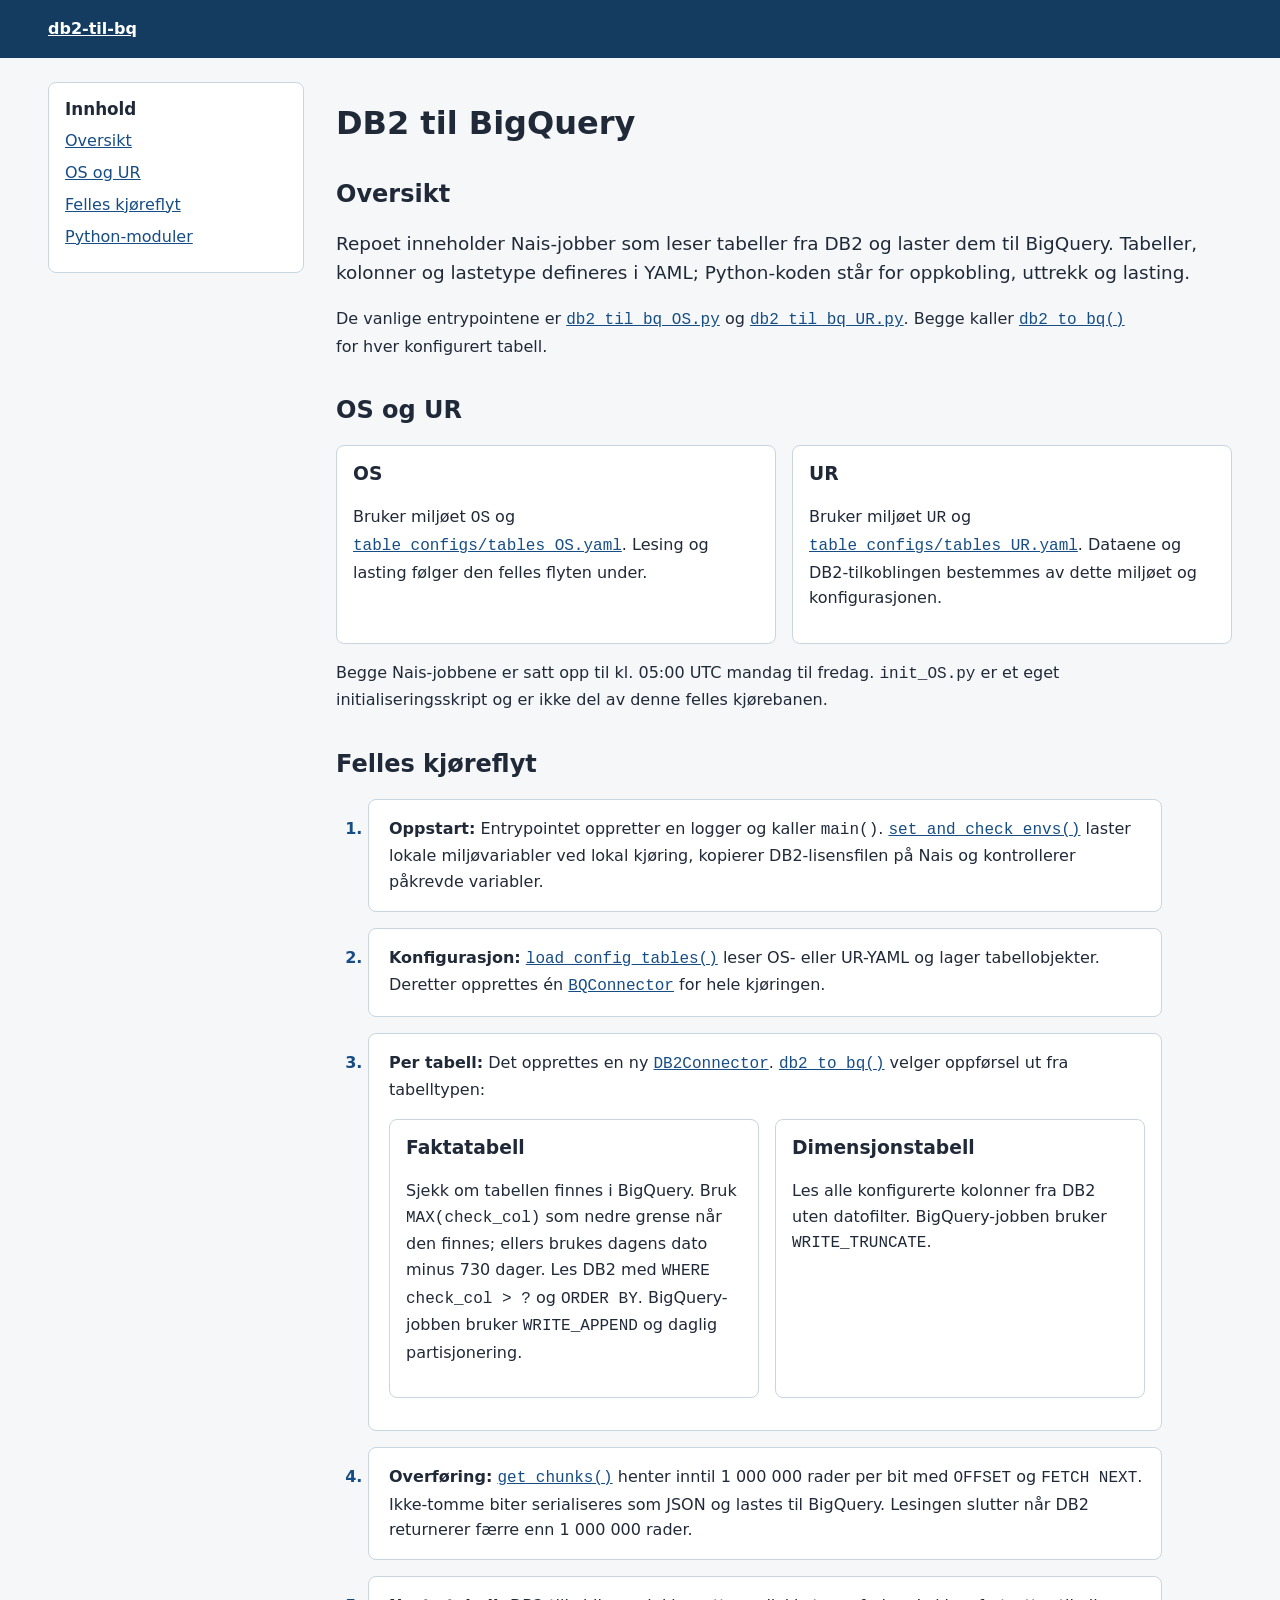
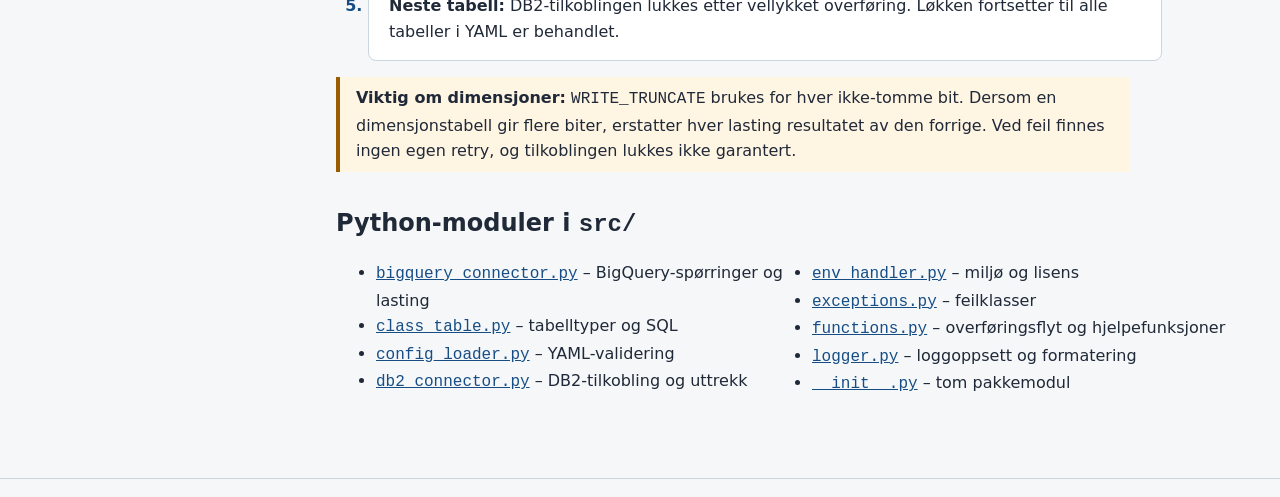
==== docs/index.html @ 491bacd1 "Lager førsteversjon av docs med nav-pilot" ====
<!doctype html>
<html lang="nb">
<head>
  <meta charset="utf-8">
  <meta name="viewport" content="width=device-width, initial-scale=1">
  <title>db2-til-bq | Dokumentasjon</title>
  <link rel="stylesheet" href="style.css">
</head>
<body>
<header class="site-header"><a href="index.html">db2-til-bq</a></header>
<div class="layout">
  <nav class="contents" aria-label="Innhold på siden">
    <h2>Innhold</h2>
    <ul>
      <li><a href="#oversikt">Oversikt</a></li>
      <li><a href="#kilder">OS og UR</a></li>
      <li><a href="#flyt">Felles kjøreflyt</a></li>
      <li><a href="#moduler">Python-moduler</a></li>
    </ul>
  </nav>
  <main>
    <h1>DB2 til BigQuery</h1>
    <section id="oversikt">
      <h2>Oversikt</h2>
      <p class="lead">Repoet inneholder Nais-jobber som leser tabeller fra DB2 og laster dem til BigQuery. Tabeller, kolonner og lastetype defineres i YAML; Python-koden står for oppkobling, uttrekk og lasting.</p>
      <p>De vanlige entrypointene er <a href="https://github.com/navikt/db2-til-bq/blob/main/db2_til_bq_OS.py"><code>db2_til_bq_OS.py</code></a> og <a href="https://github.com/navikt/db2-til-bq/blob/main/db2_til_bq_UR.py"><code>db2_til_bq_UR.py</code></a>. Begge kaller <a href="src/functions.html#db2_to_bq"><code>db2_to_bq()</code></a> for hver konfigurert tabell.</p>
    </section>
    <section id="kilder">
      <h2>OS og UR</h2>
      <div class="cards">
        <div class="card"><h3>OS</h3><p>Bruker miljøet <code>OS</code> og <a href="https://github.com/navikt/db2-til-bq/blob/main/table_configs/tables_OS.yaml"><code>table_configs/tables_OS.yaml</code></a>. Lesing og lasting følger den felles flyten under.</p></div>
        <div class="card"><h3>UR</h3><p>Bruker miljøet <code>UR</code> og <a href="https://github.com/navikt/db2-til-bq/blob/main/table_configs/tables_UR.yaml"><code>table_configs/tables_UR.yaml</code></a>. Dataene og DB2-tilkoblingen bestemmes av dette miljøet og konfigurasjonen.</p></div>
      </div>
      <p>Begge Nais-jobbene er satt opp til kl. 05:00 UTC mandag til fredag. <code>init_OS.py</code> er et eget initialiseringsskript og er ikke del av denne felles kjørebanen.</p>
    </section>
    <section id="flyt">
      <h2>Felles kjøreflyt</h2>
      <ol class="flow">
        <li><strong>Oppstart:</strong> Entrypointet oppretter en logger og kaller <code>main()</code>. <a href="src/functions.html#set_and_check_envs"><code>set_and_check_envs()</code></a> laster lokale miljøvariabler ved lokal kjøring, kopierer DB2-lisensfilen på Nais og kontrollerer påkrevde variabler.</li>
        <li><strong>Konfigurasjon:</strong> <a href="src/functions.html#load_config_tables"><code>load_config_tables()</code></a> leser OS- eller UR-YAML og lager tabellobjekter. Deretter opprettes én <a href="src/bigquery_connector.html#bqconnector"><code>BQConnector</code></a> for hele kjøringen.</li>
        <li><strong>Per tabell:</strong> Det opprettes en ny <a href="src/db2_connector.html#db2connector"><code>DB2Connector</code></a>. <a href="src/functions.html#db2_to_bq"><code>db2_to_bq()</code></a> velger oppførsel ut fra tabelltypen:
          <div class="branches">
            <div class="branch"><h3>Faktatabell</h3><p>Sjekk om tabellen finnes i BigQuery. Bruk <code>MAX(check_col)</code> som nedre grense når den finnes; ellers brukes dagens dato minus 730 dager. Les DB2 med <code>WHERE check_col &gt; ?</code> og <code>ORDER BY</code>. BigQuery-jobben bruker <code>WRITE_APPEND</code> og daglig partisjonering.</p></div>
            <div class="branch"><h3>Dimensjonstabell</h3><p>Les alle konfigurerte kolonner fra DB2 uten datofilter. BigQuery-jobben bruker <code>WRITE_TRUNCATE</code>.</p></div>
          </div>
        </li>
        <li><strong>Overføring:</strong> <a href="src/db2_connector.html#get_chunks"><code>get_chunks()</code></a> henter inntil 1 000 000 rader per bit med <code>OFFSET</code> og <code>FETCH NEXT</code>. Ikke-tomme biter serialiseres som JSON og lastes til BigQuery. Lesingen slutter når DB2 returnerer færre enn 1 000 000 rader.</li>
        <li><strong>Neste tabell:</strong> DB2-tilkoblingen lukkes etter vellykket overføring. Løkken fortsetter til alle tabeller i YAML er behandlet.</li>
      </ol>
      <p class="note"><strong>Viktig om dimensjoner:</strong> <code>WRITE_TRUNCATE</code> brukes for hver ikke-tomme bit. Dersom en dimensjonstabell gir flere biter, erstatter hver lasting resultatet av den forrige. Ved feil finnes ingen egen retry, og tilkoblingen lukkes ikke garantert.</p>
    </section>
    <section id="moduler">
      <h2>Python-moduler i <code>src/</code></h2>
      <ul class="jump-list">
        <li><a href="src/bigquery_connector.html"><code>bigquery_connector.py</code></a> – BigQuery-spørringer og lasting</li>
        <li><a href="src/class_table.html"><code>class_table.py</code></a> – tabelltyper og SQL</li>
        <li><a href="src/config_loader.html"><code>config_loader.py</code></a> – YAML-validering</li>
        <li><a href="src/db2_connector.html"><code>db2_connector.py</code></a> – DB2-tilkobling og uttrekk</li>
        <li><a href="src/env_handler.html"><code>env_handler.py</code></a> – miljø og lisens</li>
        <li><a href="src/exceptions.html"><code>exceptions.py</code></a> – feilklasser</li>
        <li><a href="src/functions.html"><code>functions.py</code></a> – overføringsflyt og hjelpefunksjoner</li>
        <li><a href="src/logger.html"><code>logger.py</code></a> – loggoppsett og formatering</li>
        <li><a href="src/__init__.html"><code>__init__.py</code></a> – tom pakkemodul</li>
      </ul>
    </section>
  </main>
</div>
<footer class="site-footer"><a href="#oversikt">Til toppen</a></footer>
</body>
</html>
---- docs/style.css ----
:root {
  color-scheme: light;
  font: 16px/1.6 system-ui, sans-serif;
  color: #202938;
  background: #f5f7f9;
}

* { box-sizing: border-box; }
body { margin: 0; }
a { color: #164d85; }
a:hover { text-decoration-thickness: 2px; }
a:focus-visible { outline: 3px solid #c34b00; outline-offset: 3px; }
code { overflow-wrap: anywhere; }
h1, h2, h3 { line-height: 1.25; }
h2 { margin-top: 2.25rem; }
h3 { margin-top: 1.5rem; }
p, li { max-width: 78ch; }
.site-header {
  background: #143b60;
  color: white;
  padding: 1rem max(1rem, calc((100vw - 74rem)/2));
}
.site-header a { color: white; font-weight: 700; }
.layout {
  max-width: 76rem;
  margin: 0 auto;
  padding: 1.5rem 1rem 4rem;
  display: grid;
  grid-template-columns: minmax(12rem, 16rem) minmax(0, 1fr);
  gap: 2rem;
}
.contents {
  align-self: start;
  position: sticky;
  top: 1rem;
  padding: 1rem;
  border: 1px solid #c9d5df;
  border-radius: .5rem;
  background: white;
}
.contents h2 { margin: 0 0 .5rem; font-size: 1.05rem; }
.contents ul { list-style: none; padding: 0; margin: 0; }
.contents li { margin: .4rem 0; }
main { min-width: 0; }
.lead { font-size: 1.15rem; }
.cards, .branches {
  display: grid;
  grid-template-columns: repeat(auto-fit, minmax(min(100%, 18rem), 1fr));
  gap: 1rem;
  margin: 1rem 0;
}
.card, .branch, .flow > li, .symbol {
  background: white;
  border: 1px solid #c9d5df;
  border-radius: .5rem;
  padding: 1rem;
}
.card h3, .branch h3 { margin-top: 0; }
.flow { padding-left: 2rem; }
.flow > li { margin: 0 0 1rem; padding-left: 1.25rem; }
.flow > li::marker { font-weight: bold; color: #164d85; }
.symbol { margin: 1rem 0; }
.symbol h3 { margin-top: 0; }
.symbol p { margin-bottom: .5rem; }
.symbol p:last-child { margin-bottom: 0; }
.symbol:target { border: 2px solid #164d85; }
.jump-list { columns: 2 17rem; }
.jump-list li { break-inside: avoid; }
.note { border-left: .3rem solid #995c00; padding: .5rem 1rem; background: #fff5e3; }
.site-footer { border-top: 1px solid #c9d5df; padding: 1rem; text-align: center; }
@media (max-width: 48rem) {
  .layout { display: block; }
  .contents { position: static; }
}
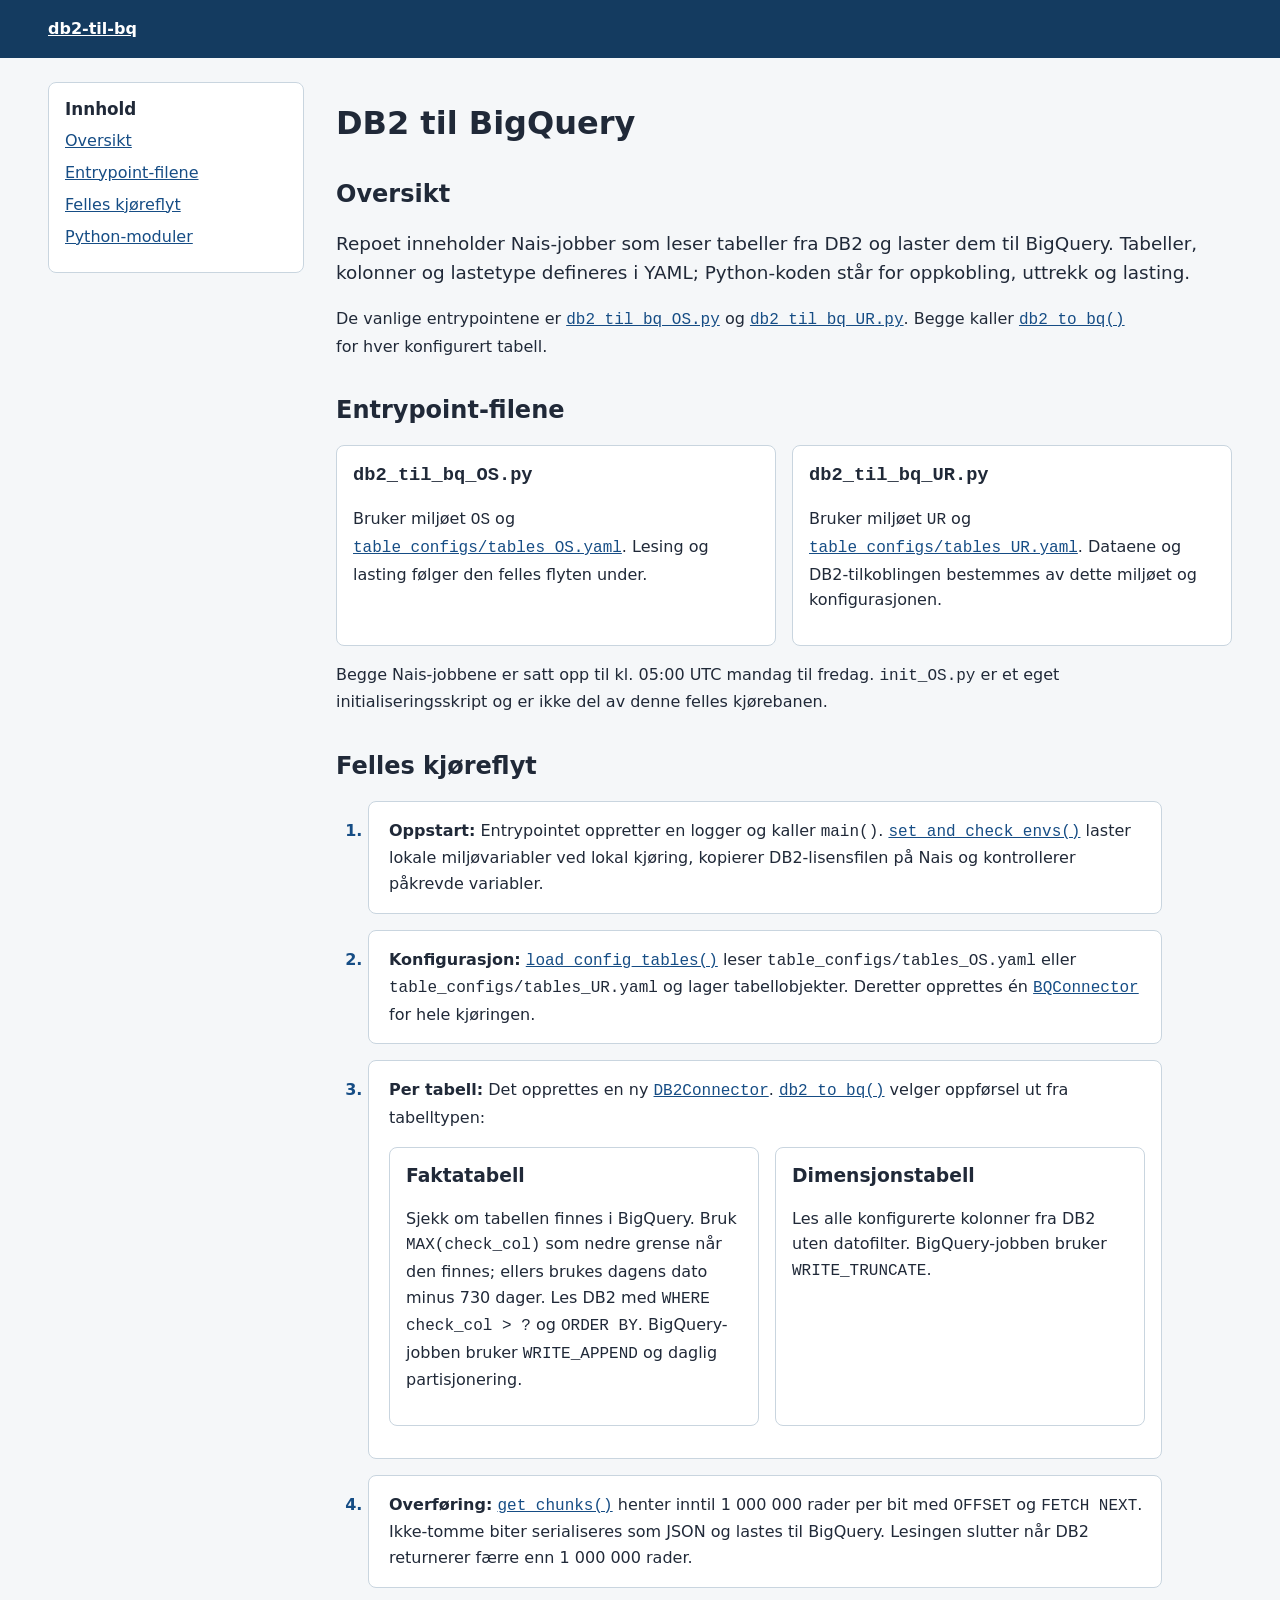
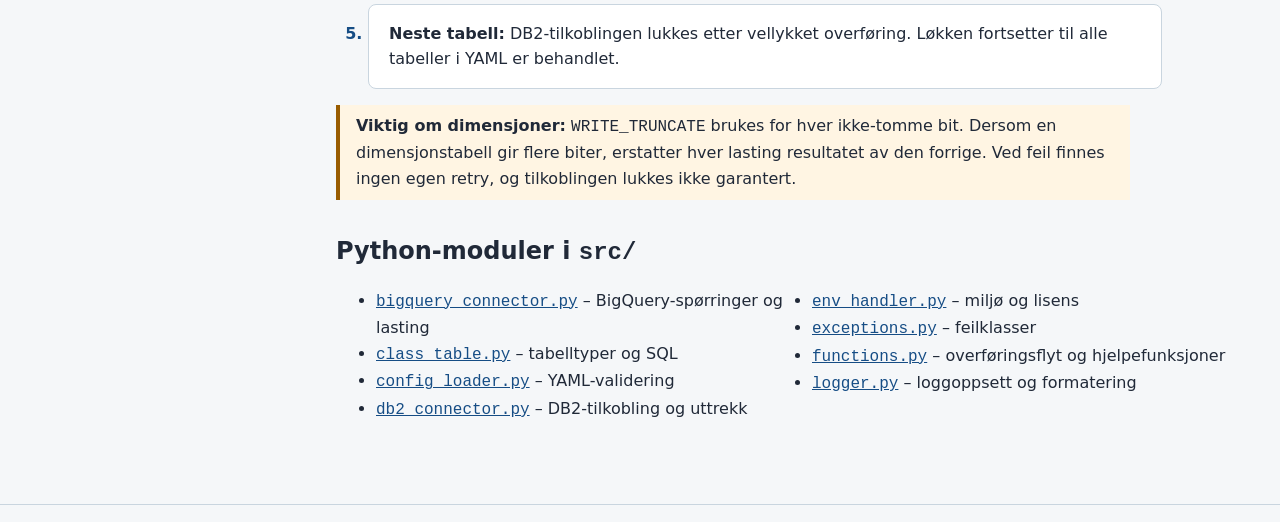
==== commit 80d6675a: "Legger til markdown dokumentasjon" ====
--- a/docs/index.html
+++ b/docs/index.html
@@ -13,7 +13,7 @@
     <h2>Innhold</h2>
     <ul>
       <li><a href="#oversikt">Oversikt</a></li>
-      <li><a href="#kilder">OS og UR</a></li>
+      <li><a href="#kilder">Entrypoint-filene</a></li>
       <li><a href="#flyt">Felles kjøreflyt</a></li>
       <li><a href="#moduler">Python-moduler</a></li>
     </ul>
@@ -26,10 +26,10 @@
       <p>De vanlige entrypointene er <a href="https://github.com/navikt/db2-til-bq/blob/main/db2_til_bq_OS.py"><code>db2_til_bq_OS.py</code></a> og <a href="https://github.com/navikt/db2-til-bq/blob/main/db2_til_bq_UR.py"><code>db2_til_bq_UR.py</code></a>. Begge kaller <a href="src/functions.html#db2_to_bq"><code>db2_to_bq()</code></a> for hver konfigurert tabell.</p>
     </section>
     <section id="kilder">
-      <h2>OS og UR</h2>
+      <h2>Entrypoint-filene</h2>
       <div class="cards">
-        <div class="card"><h3>OS</h3><p>Bruker miljøet <code>OS</code> og <a href="https://github.com/navikt/db2-til-bq/blob/main/table_configs/tables_OS.yaml"><code>table_configs/tables_OS.yaml</code></a>. Lesing og lasting følger den felles flyten under.</p></div>
-        <div class="card"><h3>UR</h3><p>Bruker miljøet <code>UR</code> og <a href="https://github.com/navikt/db2-til-bq/blob/main/table_configs/tables_UR.yaml"><code>table_configs/tables_UR.yaml</code></a>. Dataene og DB2-tilkoblingen bestemmes av dette miljøet og konfigurasjonen.</p></div>
+        <div class="card"><h3><code>db2_til_bq_OS.py</code></h3><p>Bruker miljøet <code>OS</code> og <a href="https://github.com/navikt/db2-til-bq/blob/main/table_configs/tables_OS.yaml"><code>table_configs/tables_OS.yaml</code></a>. Lesing og lasting følger den felles flyten under.</p></div>
+        <div class="card"><h3><code>db2_til_bq_UR.py</code></h3><p>Bruker miljøet <code>UR</code> og <a href="https://github.com/navikt/db2-til-bq/blob/main/table_configs/tables_UR.yaml"><code>table_configs/tables_UR.yaml</code></a>. Dataene og DB2-tilkoblingen bestemmes av dette miljøet og konfigurasjonen.</p></div>
       </div>
       <p>Begge Nais-jobbene er satt opp til kl. 05:00 UTC mandag til fredag. <code>init_OS.py</code> er et eget initialiseringsskript og er ikke del av denne felles kjørebanen.</p>
     </section>
@@ -37,7 +37,7 @@
       <h2>Felles kjøreflyt</h2>
       <ol class="flow">
         <li><strong>Oppstart:</strong> Entrypointet oppretter en logger og kaller <code>main()</code>. <a href="src/functions.html#set_and_check_envs"><code>set_and_check_envs()</code></a> laster lokale miljøvariabler ved lokal kjøring, kopierer DB2-lisensfilen på Nais og kontrollerer påkrevde variabler.</li>
-        <li><strong>Konfigurasjon:</strong> <a href="src/functions.html#load_config_tables"><code>load_config_tables()</code></a> leser OS- eller UR-YAML og lager tabellobjekter. Deretter opprettes én <a href="src/bigquery_connector.html#bqconnector"><code>BQConnector</code></a> for hele kjøringen.</li>
+        <li><strong>Konfigurasjon:</strong> <a href="src/functions.html#load_config_tables"><code>load_config_tables()</code></a> leser <code>table_configs/tables_OS.yaml</code> eller <code>table_configs/tables_UR.yaml</code> og lager tabellobjekter. Deretter opprettes én <a href="src/bigquery_connector.html#bqconnector"><code>BQConnector</code></a> for hele kjøringen.</li>
         <li><strong>Per tabell:</strong> Det opprettes en ny <a href="src/db2_connector.html#db2connector"><code>DB2Connector</code></a>. <a href="src/functions.html#db2_to_bq"><code>db2_to_bq()</code></a> velger oppførsel ut fra tabelltypen:
           <div class="branches">
             <div class="branch"><h3>Faktatabell</h3><p>Sjekk om tabellen finnes i BigQuery. Bruk <code>MAX(check_col)</code> som nedre grense når den finnes; ellers brukes dagens dato minus 730 dager. Les DB2 med <code>WHERE check_col &gt; ?</code> og <code>ORDER BY</code>. BigQuery-jobben bruker <code>WRITE_APPEND</code> og daglig partisjonering.</p></div>
@@ -60,7 +60,6 @@
         <li><a href="src/exceptions.html"><code>exceptions.py</code></a> – feilklasser</li>
         <li><a href="src/functions.html"><code>functions.py</code></a> – overføringsflyt og hjelpefunksjoner</li>
         <li><a href="src/logger.html"><code>logger.py</code></a> – loggoppsett og formatering</li>
-        <li><a href="src/__init__.html"><code>__init__.py</code></a> – tom pakkemodul</li>
       </ul>
     </section>
   </main>
--- a/docs/style.css
+++ b/docs/style.css
@@ -64,6 +64,35 @@
 .symbol p { margin-bottom: .5rem; }
 .symbol p:last-child { margin-bottom: 0; }
 .symbol:target { border: 2px solid #164d85; }
+details.symbol > summary {
+  display: flex;
+  align-items: baseline;
+  gap: .6rem;
+  list-style: none;
+  cursor: pointer;
+  font-weight: 700;
+}
+details.symbol > summary::-webkit-details-marker { display: none; }
+details.symbol > summary::before { content: "\25b8"; color: #164d85; }
+details.symbol[open] > summary::before { content: "\25be"; }
+details.symbol > summary:focus-visible { outline: 3px solid #c34b00; outline-offset: 3px; }
+.class-group > summary { font-size: 1.2rem; }
+.symbol-content { margin-top: .75rem; }
+.method-label { margin-top: 1.5rem; }
+.class-group > .method { margin: .5rem 0; background: #f5f7f9; }
+.type-info { overflow-wrap: anywhere; }
+.docstring { margin: .75rem 0; }
+.doc-label { margin: .75rem 0 .25rem; }
+.doc-args { margin: 0 0 .75rem; }
+.doc-args dt { font-weight: 600; }
+.doc-args dd { margin: 0 0 .5rem 1rem; }
+.table-scroll { max-width: 100%; overflow-x: auto; margin-top: 1rem; }
+.callers { width: 100%; border-collapse: collapse; background: #fff; }
+.callers caption { text-align: left; font-weight: 700; padding-bottom: .35rem; }
+.callers th, .callers td { border: 1px solid #9baebf; padding: .5rem .75rem; text-align: left; vertical-align: top; }
+.callers th { background: #e3edf5; color: #152d42; }
+.callers tr:nth-child(even) { background: #f3f7fa; }
+.callers td:first-child { min-width: 12rem; }
 .jump-list { columns: 2 17rem; }
 .jump-list li { break-inside: avoid; }
 .note { border-left: .3rem solid #995c00; padding: .5rem 1rem; background: #fff5e3; }
